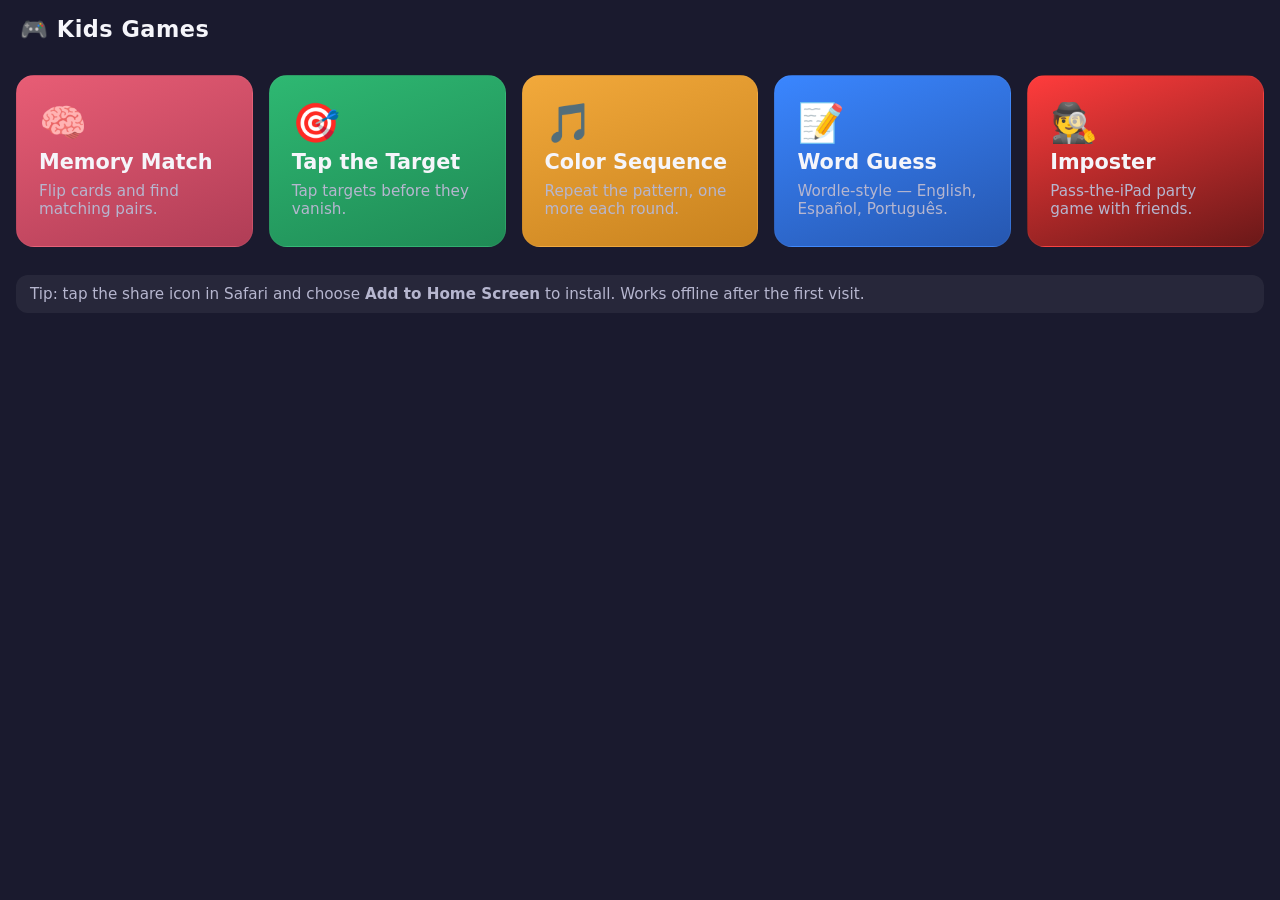
==== index.html @ 1e678439 "Initial kids games PWA — memory, target, sequence, wordle, imposter" ====
<!doctype html>
<html lang="en">
<head>
  <meta charset="utf-8" />
  <meta name="viewport" content="width=device-width, initial-scale=1, viewport-fit=cover, user-scalable=no" />
  <title>Kids Games</title>
  <link rel="manifest" href="manifest.webmanifest" />
  <meta name="theme-color" content="#5B5BD6" />
  <!-- iOS PWA hints -->
  <meta name="apple-mobile-web-app-capable" content="yes" />
  <meta name="apple-mobile-web-app-status-bar-style" content="black-translucent" />
  <meta name="apple-mobile-web-app-title" content="Games" />
  <link rel="apple-touch-icon" href="icons/launcher-180.png" />
  <link rel="icon" href="icons/launcher-192.png" type="image/png" />
  <link rel="stylesheet" href="styles.css" />
</head>
<body>
  <header class="app">
    <h1>🎮 Kids Games</h1>
  </header>
  <main>
    <div class="tile-grid">
      <a class="tile" href="games/memory.html" style="background: linear-gradient(160deg, #E85D75, #b03d56);">
        <div class="glyph">🧠</div>
        <div class="name">Memory Match</div>
        <div class="desc">Flip cards and find matching pairs.</div>
      </a>
      <a class="tile" href="games/target.html" style="background: linear-gradient(160deg, #2EB872, #1f8a55);">
        <div class="glyph">🎯</div>
        <div class="name">Tap the Target</div>
        <div class="desc">Tap targets before they vanish.</div>
      </a>
      <a class="tile" href="games/sequence.html" style="background: linear-gradient(160deg, #F2A93B, #c8821e);">
        <div class="glyph">🎵</div>
        <div class="name">Color Sequence</div>
        <div class="desc">Repeat the pattern, one more each round.</div>
      </a>
      <a class="tile" href="games/wordle.html" style="background: linear-gradient(160deg, #3a86ff, #2657b0);">
        <div class="glyph">📝</div>
        <div class="name">Word Guess</div>
        <div class="desc">Wordle-style — English, Español, Português.</div>
      </a>
      <a class="tile" href="games/imposter.html" style="background: linear-gradient(160deg, #ff3c3c, #6a1818);">
        <div class="glyph">🕵️</div>
        <div class="name">Imposter</div>
        <div class="desc">Pass-the-iPad party game with friends.</div>
      </a>
    </div>
    <p class="banner" style="margin-top: 28px;">
      Tip: tap the share icon in Safari and choose <b>Add to Home Screen</b> to install. Works offline after the first visit.
    </p>
  </main>
  <script>
    if ('serviceWorker' in navigator) {
      window.addEventListener('load', () => {
        navigator.serviceWorker.register('sw.js').catch(console.error);
      });
    }
  </script>
</body>
</html>
---- styles.css ----
/* Shared styles for the launcher and all games. */
:root {
  --bg: #1a1a2e;
  --bg-2: #232347;
  --fg: #f5f5fa;
  --muted: #b6b6cf;
  --accent: #5B5BD6;
  --accent-2: #8a8aff;
  --good: #2EB872;
  --bad:  #E85D75;
  --warn: #F2A93B;
  --radius: 18px;
  --pad: 16px;
}

* { box-sizing: border-box; -webkit-tap-highlight-color: transparent; }

html, body {
  margin: 0;
  padding: 0;
  height: 100%;
  background: var(--bg);
  color: var(--fg);
  font-family: -apple-system, BlinkMacSystemFont, "SF Pro Text", system-ui, sans-serif;
  overscroll-behavior: none;
  user-select: none;
  -webkit-user-select: none;
  touch-action: manipulation;
}

body {
  display: flex;
  flex-direction: column;
  min-height: 100vh;
  padding-top: env(safe-area-inset-top);
  padding-bottom: env(safe-area-inset-bottom);
  padding-left: env(safe-area-inset-left);
  padding-right: env(safe-area-inset-right);
}

header.app {
  display: flex;
  align-items: center;
  justify-content: space-between;
  padding: var(--pad) calc(var(--pad) * 1.25);
}

header.app h1 {
  font-size: 1.4rem;
  margin: 0;
  letter-spacing: 0.5px;
}

a.back {
  color: var(--accent-2);
  text-decoration: none;
  font-weight: 600;
  font-size: 1rem;
  padding: 8px 12px;
  border-radius: 12px;
  background: rgba(255,255,255,0.06);
}

main {
  flex: 1;
  padding: var(--pad);
  display: flex;
  flex-direction: column;
}

.tile-grid {
  display: grid;
  grid-template-columns: repeat(auto-fit, minmax(220px, 1fr));
  gap: var(--pad);
}

.tile {
  background: var(--bg-2);
  border-radius: var(--radius);
  padding: 28px 22px;
  text-decoration: none;
  color: var(--fg);
  display: flex;
  flex-direction: column;
  gap: 8px;
  min-height: 160px;
  border: 1px solid rgba(255,255,255,0.04);
  transition: transform 80ms ease;
}

.tile:active { transform: scale(0.97); }

.tile .glyph {
  font-size: 2.4rem;
  line-height: 1;
}

.tile .name {
  font-size: 1.3rem;
  font-weight: 700;
}

.tile .desc {
  color: var(--muted);
  font-size: 0.95rem;
}

button.primary {
  background: var(--accent);
  color: white;
  border: 0;
  padding: 14px 22px;
  border-radius: 14px;
  font-size: 1.1rem;
  font-weight: 700;
  cursor: pointer;
}

button.primary:active { transform: scale(0.97); }

.score {
  display: flex;
  gap: 18px;
  font-size: 1.05rem;
  color: var(--muted);
}
.score b { color: var(--fg); margin-left: 4px; }

.center-stage {
  flex: 1;
  display: flex;
  flex-direction: column;
  align-items: center;
  justify-content: center;
  gap: 18px;
}

.banner {
  background: rgba(255,255,255,0.06);
  border-radius: 12px;
  padding: 10px 14px;
  font-size: 0.95rem;
  color: var(--muted);
}
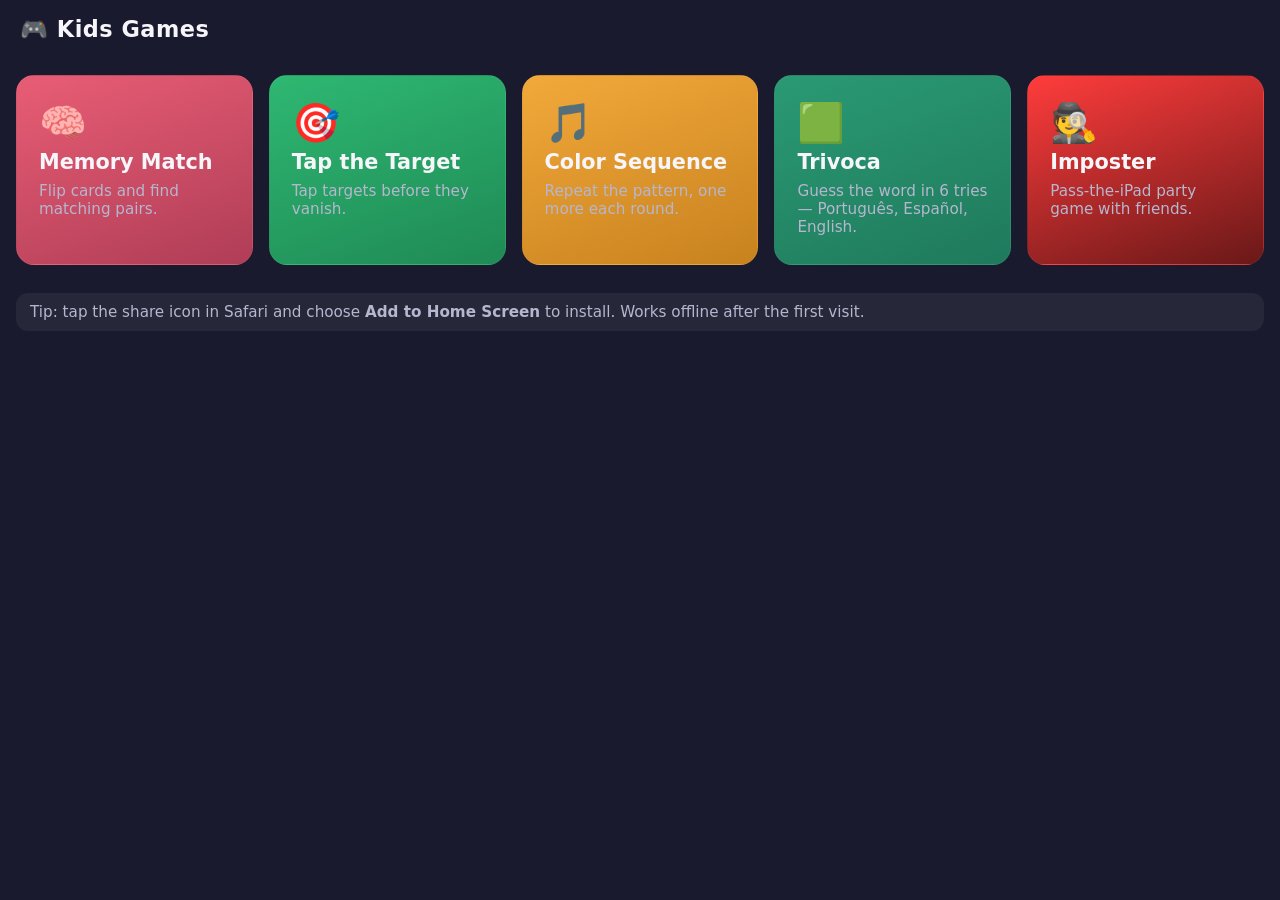
==== commit 30ec3658: "Replace Word Guess with Trivoca Add Trivoca (PT-BR / ES-LA / EN-US word guess, 5 or 6 letters, daily" ====
--- a/index.html
+++ b/index.html
@@ -35,10 +35,10 @@
         <div class="name">Color Sequence</div>
         <div class="desc">Repeat the pattern, one more each round.</div>
       </a>
-      <a class="tile" href="games/wordle.html" style="background: linear-gradient(160deg, #3a86ff, #2657b0);">
-        <div class="glyph">📝</div>
-        <div class="name">Word Guess</div>
-        <div class="desc">Wordle-style — English, Español, Português.</div>
+      <a class="tile" href="games/trivoca.html" style="background: linear-gradient(160deg, #2a9a74, #1f7a5c);">
+        <div class="glyph">🟩</div>
+        <div class="name">Trivoca</div>
+        <div class="desc">Guess the word in 6 tries — Português, Español, English.</div>
       </a>
       <a class="tile" href="games/imposter.html" style="background: linear-gradient(160deg, #ff3c3c, #6a1818);">
         <div class="glyph">🕵️</div>
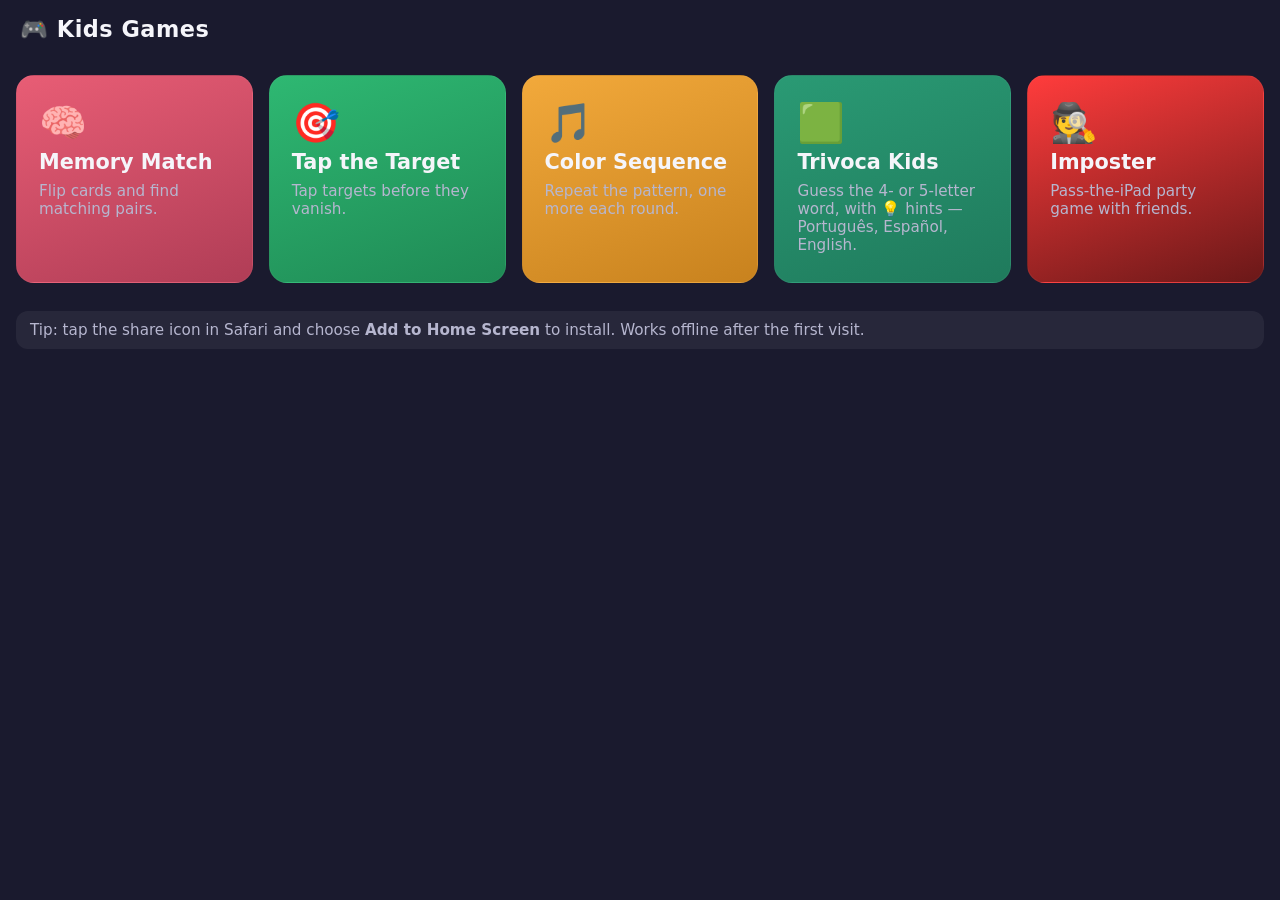
==== commit 8abeac50: "Turn Trivoca into Trivoca Kids: hints and 4-5 letter words - Hand-picked kid answer words (ages ~8-9" ====
--- a/index.html
+++ b/index.html
@@ -37,8 +37,8 @@
       </a>
       <a class="tile" href="games/trivoca.html" style="background: linear-gradient(160deg, #2a9a74, #1f7a5c);">
         <div class="glyph">🟩</div>
-        <div class="name">Trivoca</div>
-        <div class="desc">Guess the word in 6 tries — Português, Español, English.</div>
+        <div class="name">Trivoca Kids</div>
+        <div class="desc">Guess the 4- or 5-letter word, with 💡 hints — Português, Español, English.</div>
       </a>
       <a class="tile" href="games/imposter.html" style="background: linear-gradient(160deg, #ff3c3c, #6a1818);">
         <div class="glyph">🕵️</div>
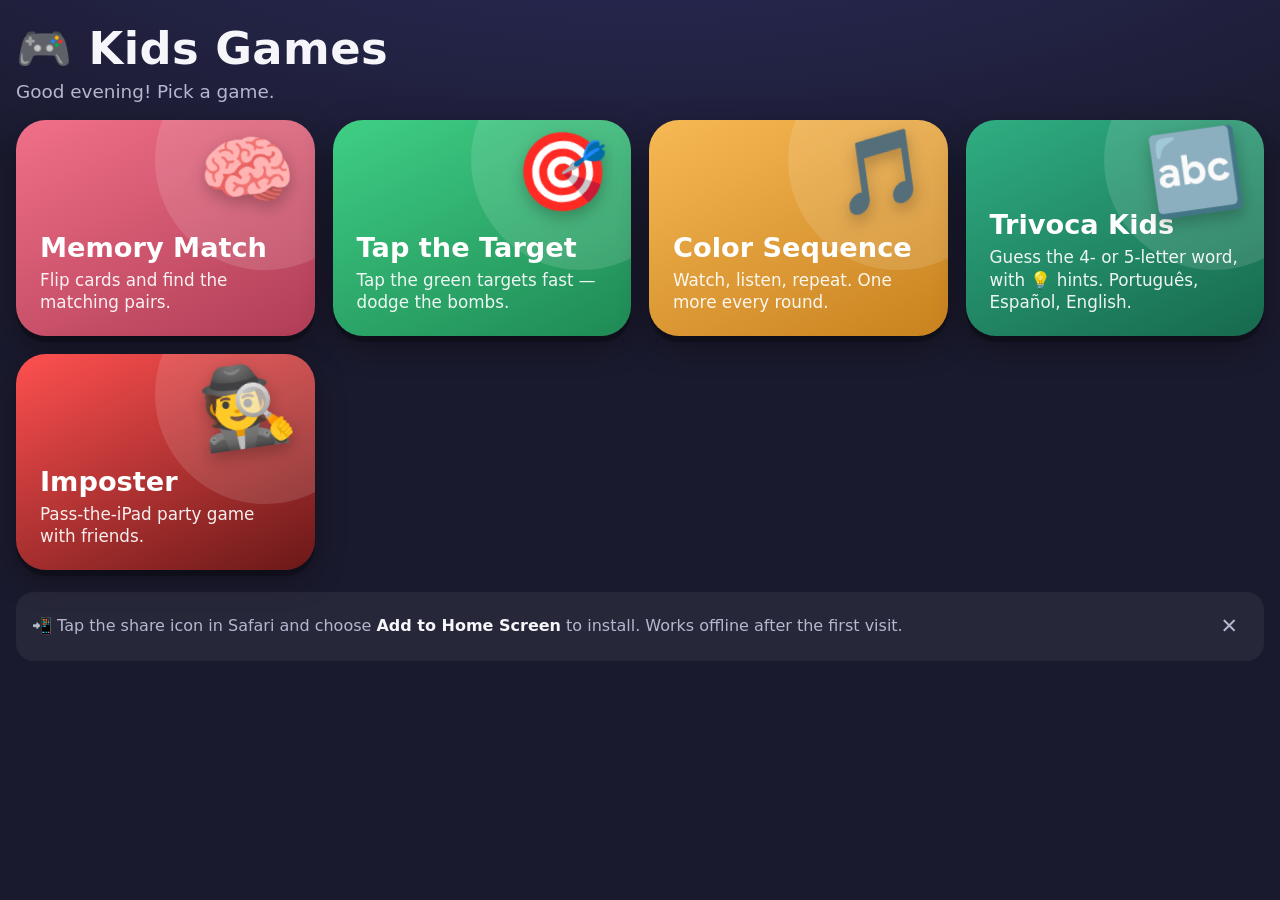
==== commit 4504a637: "Refresh the UI across the launcher and all games Same dark navy look, colorful gradients and emoji, " ====
--- a/index.html
+++ b/index.html
@@ -5,7 +5,7 @@
   <meta name="viewport" content="width=device-width, initial-scale=1, viewport-fit=cover, user-scalable=no" />
   <title>Kids Games</title>
   <link rel="manifest" href="manifest.webmanifest" />
-  <meta name="theme-color" content="#5B5BD6" />
+  <meta name="theme-color" content="#1a1a2e" />
   <!-- iOS PWA hints -->
   <meta name="apple-mobile-web-app-capable" content="yes" />
   <meta name="apple-mobile-web-app-status-bar-style" content="black-translucent" />
@@ -15,43 +15,81 @@
   <link rel="stylesheet" href="styles.css" />
 </head>
 <body>
-  <header class="app">
+  <header class="home-head">
     <h1>🎮 Kids Games</h1>
+    <p id="greeting">Pick a game!</p>
   </header>
   <main>
     <div class="tile-grid">
-      <a class="tile" href="games/memory.html" style="background: linear-gradient(160deg, #E85D75, #b03d56);">
+      <a class="tile" href="games/memory.html" style="--c1: #f07088; --c2: #b03d56;">
+        <span class="best" data-best="memory" hidden></span>
         <div class="glyph">🧠</div>
         <div class="name">Memory Match</div>
-        <div class="desc">Flip cards and find matching pairs.</div>
+        <div class="desc">Flip cards and find the matching pairs.</div>
       </a>
-      <a class="tile" href="games/target.html" style="background: linear-gradient(160deg, #2EB872, #1f8a55);">
+      <a class="tile" href="games/target.html" style="--c1: #3fcf85; --c2: #1f8a55;">
+        <span class="best" data-best="target" hidden></span>
         <div class="glyph">🎯</div>
         <div class="name">Tap the Target</div>
-        <div class="desc">Tap targets before they vanish.</div>
+        <div class="desc">Tap the green targets fast — dodge the bombs.</div>
       </a>
-      <a class="tile" href="games/sequence.html" style="background: linear-gradient(160deg, #F2A93B, #c8821e);">
+      <a class="tile" href="games/sequence.html" style="--c1: #f7b955; --c2: #c8821e;">
+        <span class="best" data-best="sequence" hidden></span>
         <div class="glyph">🎵</div>
         <div class="name">Color Sequence</div>
-        <div class="desc">Repeat the pattern, one more each round.</div>
+        <div class="desc">Watch, listen, repeat. One more every round.</div>
       </a>
-      <a class="tile" href="games/trivoca.html" style="background: linear-gradient(160deg, #2a9a74, #1f7a5c);">
-        <div class="glyph">🟩</div>
+      <a class="tile" href="games/trivoca.html" style="--c1: #2fae82; --c2: #17694e;">
+        <div class="glyph">🔤</div>
         <div class="name">Trivoca Kids</div>
-        <div class="desc">Guess the 4- or 5-letter word, with 💡 hints — Português, Español, English.</div>
+        <div class="desc">Guess the 4- or 5-letter word, with 💡 hints. Português, Español, English.</div>
       </a>
-      <a class="tile" href="games/imposter.html" style="background: linear-gradient(160deg, #ff3c3c, #6a1818);">
+      <a class="tile" href="games/imposter.html" style="--c1: #ff5050; --c2: #6a1818;">
         <div class="glyph">🕵️</div>
         <div class="name">Imposter</div>
         <div class="desc">Pass-the-iPad party game with friends.</div>
       </a>
     </div>
-    <p class="banner" style="margin-top: 28px;">
-      Tip: tap the share icon in Safari and choose <b>Add to Home Screen</b> to install. Works offline after the first visit.
+    <p class="banner" id="installTip" hidden>
+      <span>📲 Tap the share icon in Safari and choose <b>Add to Home Screen</b> to install. Works offline after the first visit.</span>
+      <button id="hideTip" aria-label="Hide tip">✕</button>
     </p>
   </main>
+  <script src="kit.js"></script>
   <script>
+    // Best scores on the tiles.
+    const BESTS = {
+      memory: () => {
+        const size = Kit.store.get('memory:size', '4x4');
+        const b = Kit.best('memory:' + size);
+        return b == null ? null : `🏆 ${b} moves`;
+      },
+      target: () => { const b = Kit.best('target'); return b ? `🏆 ${b}` : null; },
+      sequence: () => { const b = Kit.best('sequence'); return b ? `🏆 Round ${b}` : null; }
+    };
+    document.querySelectorAll('[data-best]').forEach((el) => {
+      const text = BESTS[el.dataset.best]();
+      if (text) { el.textContent = text; el.hidden = false; }
+    });
+
+    const h = new Date().getHours();
+    document.getElementById('greeting').textContent =
+      (h < 12 ? 'Good morning!' : h < 18 ? 'Good afternoon!' : 'Good evening!') + ' Pick a game.';
+
+    // Install tip: only in the browser, until dismissed.
+    const installed = navigator.standalone || matchMedia('(display-mode: standalone), (display-mode: fullscreen)').matches;
+    const tip = document.getElementById('installTip');
+    if (!installed && !Kit.store.get('tipHidden', false)) tip.hidden = false;
+    document.getElementById('hideTip').addEventListener('click', () => { tip.hidden = true; Kit.store.set('tipHidden', true); });
+
+    // Offline support. When a new version takes over, reload the launcher once
+    // so the update shows right away.
     if ('serviceWorker' in navigator) {
+      const hadController = !!navigator.serviceWorker.controller;
+      let reloaded = false;
+      navigator.serviceWorker.addEventListener('controllerchange', () => {
+        if (hadController && !reloaded) { reloaded = true; location.reload(); }
+      });
       window.addEventListener('load', () => {
         navigator.serviceWorker.register('sw.js').catch(console.error);
       });
--- a/styles.css
+++ b/styles.css
@@ -1,27 +1,35 @@
-/* Shared styles for the launcher and all games. */
+/* Shared look for the launcher and every game.
+   Each page sets --game / --game-2 (its two theme colors) on <body>. */
 :root {
   --bg: #1a1a2e;
   --bg-2: #232347;
+  --bg-3: #2d2d5a;
   --fg: #f5f5fa;
   --muted: #b6b6cf;
+  --line: rgba(255, 255, 255, 0.08);
   --accent: #5B5BD6;
   --accent-2: #8a8aff;
   --good: #2EB872;
-  --bad:  #E85D75;
+  --bad: #E85D75;
   --warn: #F2A93B;
-  --radius: 18px;
+  --game: var(--accent);
+  --game-2: #3c3ca8;
+  --radius: 22px;
   --pad: 16px;
+  --font: ui-rounded, "SF Pro Rounded", -apple-system, BlinkMacSystemFont, system-ui, sans-serif;
+  --shadow: 0 10px 30px rgba(0, 0, 0, 0.35);
+  color-scheme: dark;
 }
 
 * { box-sizing: border-box; -webkit-tap-highlight-color: transparent; }
+[hidden] { display: none !important; }
 
 html, body {
   margin: 0;
-  padding: 0;
   height: 100%;
   background: var(--bg);
   color: var(--fg);
-  font-family: -apple-system, BlinkMacSystemFont, "SF Pro Text", system-ui, sans-serif;
+  font-family: var(--font);
   overscroll-behavior: none;
   user-select: none;
   -webkit-user-select: none;
@@ -31,114 +39,278 @@
 body {
   display: flex;
   flex-direction: column;
-  min-height: 100vh;
-  padding-top: env(safe-area-inset-top);
-  padding-bottom: env(safe-area-inset-bottom);
-  padding-left: env(safe-area-inset-left);
-  padding-right: env(safe-area-inset-right);
-}
-
-header.app {
-  display: flex;
+  min-height: 100%;
+  padding: env(safe-area-inset-top) env(safe-area-inset-right) env(safe-area-inset-bottom) env(safe-area-inset-left);
+  background: var(--bg);
+  background:
+    radial-gradient(120% 55% at 50% -12%, color-mix(in srgb, var(--game) 26%, transparent), transparent 70%),
+    var(--bg);
+}
+
+button { font: inherit; color: inherit; }
+button:focus-visible, a:focus-visible { outline: 3px solid var(--accent-2); outline-offset: 2px; }
+
+/* ---------- top bar: back · title · stats ---------- */
+.topbar {
+  display: grid;
+  grid-template-columns: 1fr auto 1fr;
   align-items: center;
-  justify-content: space-between;
-  padding: var(--pad) calc(var(--pad) * 1.25);
-}
-
-header.app h1 {
+  gap: 12px;
+  padding: 12px var(--pad) 8px;
+  flex-shrink: 0;
+}
+.topbar h1 {
+  margin: 0;
+  justify-self: center;
+  display: flex;
+  align-items: center;
+  gap: 10px;
+  font-size: clamp(1.35rem, 3.4vw, 1.9rem);
+  font-weight: 800;
+  letter-spacing: 0.01em;
+  white-space: nowrap;
+}
+.topbar .stats { justify-self: end; display: flex; gap: 8px; }
+
+.back-btn {
+  justify-self: start;
+  width: 50px;
+  height: 50px;
+  border-radius: 50%;
+  display: grid;
+  place-items: center;
+  background: rgba(255, 255, 255, 0.08);
+  color: var(--fg);
+  text-decoration: none;
+  transition: transform 80ms ease, background 120ms ease;
+}
+.back-btn:active { transform: scale(0.92); background: rgba(255, 255, 255, 0.14); }
+.back-btn svg { width: 26px; height: 26px; fill: none; stroke: currentColor; stroke-width: 2.6; stroke-linecap: round; stroke-linejoin: round; }
+
+/* A labelled number: "Moves 12" */
+.stat {
+  background: rgba(255, 255, 255, 0.07);
+  border-radius: 14px;
+  padding: 5px 12px 6px;
+  min-width: 66px;
+  text-align: center;
+}
+.stat .lbl {
+  display: block;
+  font-size: 0.7rem;
+  font-weight: 700;
+  color: var(--muted);
+  text-transform: uppercase;
+  letter-spacing: 0.07em;
+}
+.stat .val {
+  display: block;
   font-size: 1.4rem;
-  margin: 0;
-  letter-spacing: 0.5px;
-}
-
-a.back {
-  color: var(--accent-2);
-  text-decoration: none;
-  font-weight: 600;
-  font-size: 1rem;
-  padding: 8px 12px;
-  border-radius: 12px;
-  background: rgba(255,255,255,0.06);
-}
+  font-weight: 800;
+  line-height: 1.1;
+  font-variant-numeric: tabular-nums;
+}
+.stat.bump .val { animation: bump 0.3s ease; }
 
 main {
   flex: 1;
-  padding: var(--pad);
+  min-height: 0;
   display: flex;
   flex-direction: column;
-}
+  padding: 8px var(--pad) var(--pad);
+}
+
+/* ---------- buttons ---------- */
+.btn {
+  appearance: none;
+  border: 0;
+  border-radius: 18px;
+  padding: 14px 26px;
+  min-height: 54px;
+  font-size: 1.15rem;
+  font-weight: 800;
+  color: #fff;
+  cursor: pointer;
+  background: linear-gradient(180deg, var(--game), var(--game-2));
+  box-shadow: 0 4px 0 rgba(0, 0, 0, 0.28), 0 10px 22px rgba(0, 0, 0, 0.25);
+  transition: transform 80ms ease, box-shadow 80ms ease;
+  display: inline-flex;
+  align-items: center;
+  justify-content: center;
+  gap: 8px;
+}
+.btn:active { transform: translateY(3px); box-shadow: 0 1px 0 rgba(0, 0, 0, 0.28), 0 4px 10px rgba(0, 0, 0, 0.2); }
+.btn.ghost { background: rgba(255, 255, 255, 0.09); box-shadow: none; color: var(--fg); }
+.btn.ghost:active { background: rgba(255, 255, 255, 0.15); }
+.btn.big { font-size: 1.45rem; padding: 18px 40px; min-height: 68px; border-radius: 22px; }
+.btn:disabled { opacity: 0.4; cursor: default; }
+
+/* ---------- segmented picker ---------- */
+.seg {
+  display: inline-flex;
+  background: rgba(255, 255, 255, 0.07);
+  border-radius: 18px;
+  padding: 4px;
+  gap: 4px;
+}
+.seg button {
+  border: 0;
+  background: transparent;
+  color: var(--muted);
+  font-weight: 800;
+  font-size: 1rem;
+  padding: 10px 16px;
+  border-radius: 14px;
+  min-height: 46px;
+  cursor: pointer;
+  transition: background 120ms ease, color 120ms ease;
+}
+.seg button[aria-pressed="true"] { background: var(--game); color: #fff; box-shadow: 0 2px 8px rgba(0, 0, 0, 0.25); }
+.seg button small { display: block; font-size: 0.72rem; font-weight: 700; opacity: 0.8; }
+
+/* ---------- end-of-game dialog (built by kit.js) ---------- */
+.overlay {
+  position: fixed;
+  inset: 0;
+  z-index: 50;
+  display: grid;
+  place-items: center;
+  padding: max(24px, env(safe-area-inset-top)) 24px max(24px, env(safe-area-inset-bottom));
+  background: rgba(10, 10, 25, 0.62);
+  -webkit-backdrop-filter: blur(5px);
+  backdrop-filter: blur(5px);
+  animation: fade-in 0.2s ease;
+}
+.dialog {
+  width: min(100%, 420px);
+  max-height: 100%;
+  overflow: auto;
+  background: var(--bg-2);
+  border: 1px solid var(--line);
+  border-radius: 30px;
+  padding: 30px 24px 24px;
+  text-align: center;
+  box-shadow: var(--shadow);
+  animation: pop-in 0.38s cubic-bezier(0.2, 1.4, 0.4, 1);
+}
+.dialog .emoji { font-size: 4.2rem; line-height: 1; }
+.dialog h2 { margin: 12px 0 6px; font-size: 1.9rem; font-weight: 800; }
+.dialog p { margin: 4px 0; color: var(--muted); font-size: 1.15rem; line-height: 1.4; }
+.dialog p b { color: var(--fg); }
+.dialog .stars { font-size: 2.4rem; letter-spacing: 6px; margin: 8px 0 2px; }
+.dialog .badge {
+  display: inline-block;
+  margin-top: 10px;
+  padding: 6px 14px;
+  border-radius: 999px;
+  background: var(--warn);
+  color: #2a1d00;
+  font-weight: 800;
+  font-size: 1rem;
+  animation: bump 0.6s ease 0.3s both;
+}
+.dialog .actions { display: grid; gap: 10px; margin-top: 22px; }
+
+/* ---------- confetti (kit.js) ---------- */
+.confetti { position: fixed; inset: 0; pointer-events: none; z-index: 60; overflow: hidden; }
+.confetti i {
+  position: absolute;
+  top: -20px;
+  width: 10px;
+  height: 16px;
+  border-radius: 3px;
+  animation: fall linear forwards;
+}
+
+/* ---------- launcher ---------- */
+.home-head { padding: 22px var(--pad) 10px; }
+.home-head h1 { margin: 0; font-size: clamp(2rem, 5.5vw, 2.8rem); font-weight: 800; letter-spacing: 0.01em; }
+.home-head p { margin: 6px 0 0; color: var(--muted); font-size: 1.15rem; }
 
 .tile-grid {
   display: grid;
-  grid-template-columns: repeat(auto-fit, minmax(220px, 1fr));
-  gap: var(--pad);
-}
-
+  grid-template-columns: repeat(auto-fill, minmax(min(100%, 290px), 1fr));
+  gap: 18px;
+}
 .tile {
-  background: var(--bg-2);
-  border-radius: var(--radius);
-  padding: 28px 22px;
+  position: relative;
+  overflow: hidden;
+  min-height: clamp(200px, 24vh, 280px);
+  padding: 22px 24px;
+  border-radius: 30px;
+  color: #fff;
   text-decoration: none;
-  color: var(--fg);
   display: flex;
   flex-direction: column;
-  gap: 8px;
-  min-height: 160px;
-  border: 1px solid rgba(255,255,255,0.04);
-  transition: transform 80ms ease;
-}
-
+  justify-content: flex-end;
+  gap: 6px;
+  background: linear-gradient(155deg, var(--c1), var(--c2));
+  box-shadow: 0 6px 0 rgba(0, 0, 0, 0.25), var(--shadow);
+  transition: transform 90ms ease;
+}
+.tile::after {
+  content: "";
+  position: absolute;
+  width: 220px;
+  height: 220px;
+  right: -60px;
+  top: -70px;
+  border-radius: 50%;
+  background: rgba(255, 255, 255, 0.12);
+}
 .tile:active { transform: scale(0.97); }
-
 .tile .glyph {
-  font-size: 2.4rem;
+  position: absolute;
+  top: 14px;
+  right: 20px;
+  z-index: 1;
+  font-size: 4.8rem;
   line-height: 1;
-}
-
-.tile .name {
-  font-size: 1.3rem;
-  font-weight: 700;
-}
-
-.tile .desc {
+  transform: rotate(-8deg);
+  filter: drop-shadow(0 6px 8px rgba(0, 0, 0, 0.25));
+}
+.tile .name { position: relative; font-size: 1.7rem; font-weight: 800; }
+.tile .desc { position: relative; font-size: 1.05rem; opacity: 0.92; line-height: 1.35; max-width: 32ch; }
+.tile .best {
+  position: absolute;
+  top: 18px;
+  left: 20px;
+  padding: 5px 12px;
+  border-radius: 999px;
+  background: rgba(0, 0, 0, 0.22);
+  font-size: 0.9rem;
+  font-weight: 800;
+}
+
+.banner {
+  display: flex;
+  align-items: center;
+  gap: 12px;
+  margin-top: 22px;
+  padding: 14px 16px;
+  border-radius: 18px;
+  background: rgba(255, 255, 255, 0.06);
   color: var(--muted);
-  font-size: 0.95rem;
-}
-
-button.primary {
-  background: var(--accent);
-  color: white;
-  border: 0;
-  padding: 14px 22px;
-  border-radius: 14px;
-  font-size: 1.1rem;
-  font-weight: 700;
-  cursor: pointer;
-}
-
-button.primary:active { transform: scale(0.97); }
-
-.score {
-  display: flex;
-  gap: 18px;
-  font-size: 1.05rem;
-  color: var(--muted);
-}
-.score b { color: var(--fg); margin-left: 4px; }
-
-.center-stage {
-  flex: 1;
-  display: flex;
-  flex-direction: column;
-  align-items: center;
-  justify-content: center;
-  gap: 18px;
-}
-
-.banner {
-  background: rgba(255,255,255,0.06);
-  border-radius: 12px;
-  padding: 10px 14px;
-  font-size: 0.95rem;
-  color: var(--muted);
-}
+  font-size: 1rem;
+  line-height: 1.4;
+}
+.banner b { color: var(--fg); }
+.banner button { margin-left: auto; flex-shrink: 0; border: 0; background: transparent; color: var(--muted); font-size: 1.3rem; padding: 6px 10px; cursor: pointer; }
+
+/* ---------- motion ---------- */
+@keyframes fade-in { from { opacity: 0; } }
+@keyframes pop-in { from { opacity: 0; transform: scale(0.85) translateY(20px); } }
+@keyframes bump { 40% { transform: scale(1.25); } }
+@keyframes shake { 20%, 60% { transform: translateX(-8px); } 40%, 80% { transform: translateX(8px); } }
+@keyframes fall { to { transform: translate3d(var(--dx, 0), 110vh, 0) rotate(var(--rot, 540deg)); } }
+
+@media (prefers-reduced-motion: reduce) {
+  *, *::before, *::after { animation-duration: 1ms !important; animation-delay: 0ms !important; transition: none !important; }
+}
+
+@media (max-width: 520px) {
+  .topbar { grid-template-columns: auto 1fr auto; }
+  .topbar h1 { justify-self: start; }
+  .stat { min-width: 54px; padding: 4px 8px 5px; }
+  .stat .val { font-size: 1.2rem; }
+}
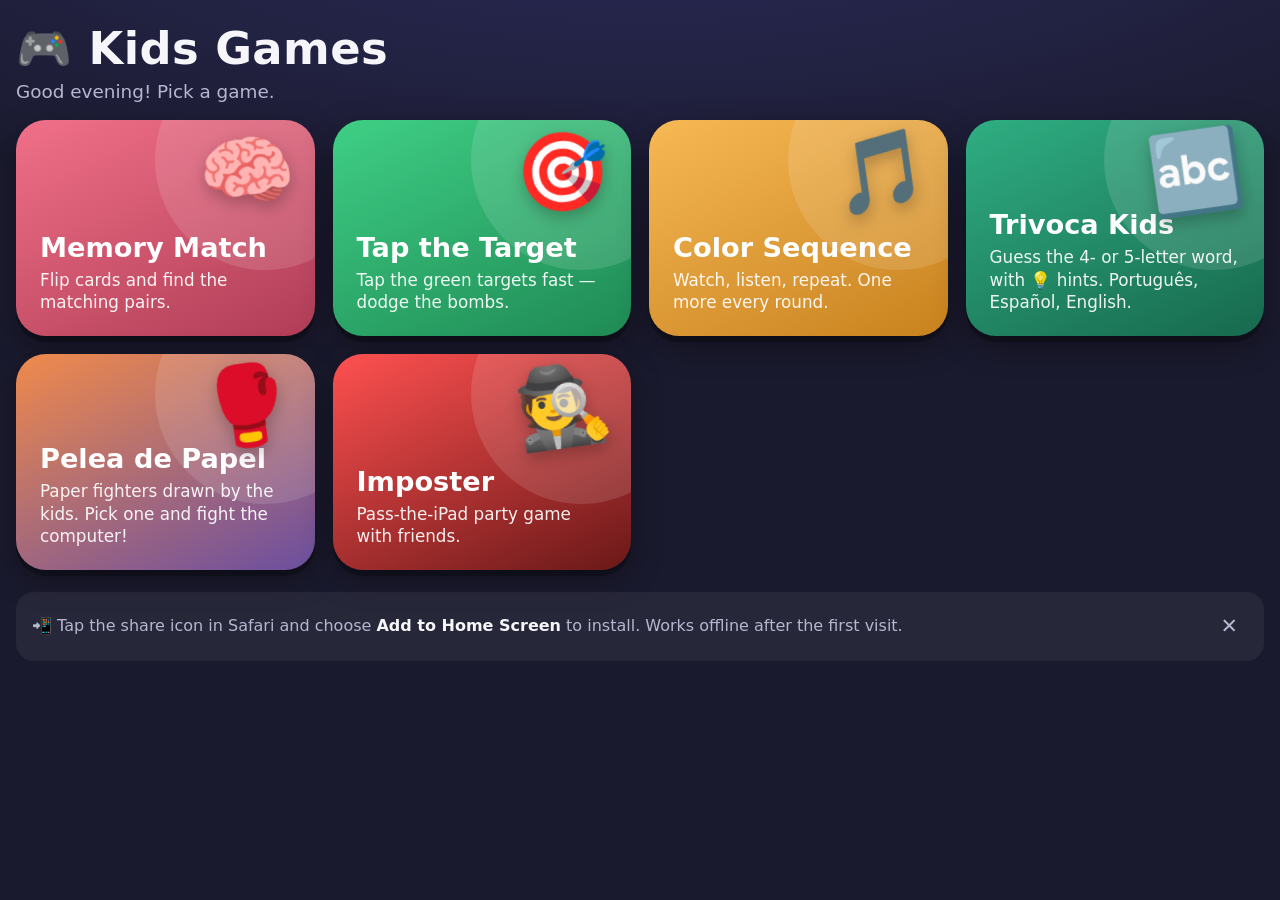
==== commit 584920fe: "Add Pelea de Papel: a paper-cutout fighting game with the kids' fighters Single player against the c" ====
--- a/index.html
+++ b/index.html
@@ -44,6 +44,12 @@
         <div class="name">Trivoca Kids</div>
         <div class="desc">Guess the 4- or 5-letter word, with 💡 hints. Português, Español, English.</div>
       </a>
+      <a class="tile" href="games/pelea.html" style="--c1: #f08a4b; --c2: #6b4fa0;">
+        <span class="best" data-best="pelea" hidden></span>
+        <div class="glyph">🥊</div>
+        <div class="name">Pelea de Papel</div>
+        <div class="desc">Paper fighters drawn by the kids. Pick one and fight the computer!</div>
+      </a>
       <a class="tile" href="games/imposter.html" style="--c1: #ff5050; --c2: #6a1818;">
         <div class="glyph">🕵️</div>
         <div class="name">Imposter</div>
@@ -65,7 +71,8 @@
         return b == null ? null : `🏆 ${b} moves`;
       },
       target: () => { const b = Kit.best('target'); return b ? `🏆 ${b}` : null; },
-      sequence: () => { const b = Kit.best('sequence'); return b ? `🏆 Round ${b}` : null; }
+      sequence: () => { const b = Kit.best('sequence'); return b ? `🏆 Round ${b}` : null; },
+      pelea: () => { const w = Kit.store.get('pelea:wins', 0); return w ? `🏆 ${w} ${w === 1 ? 'win' : 'wins'}` : null; }
     };
     document.querySelectorAll('[data-best]').forEach((el) => {
       const text = BESTS[el.dataset.best]();
